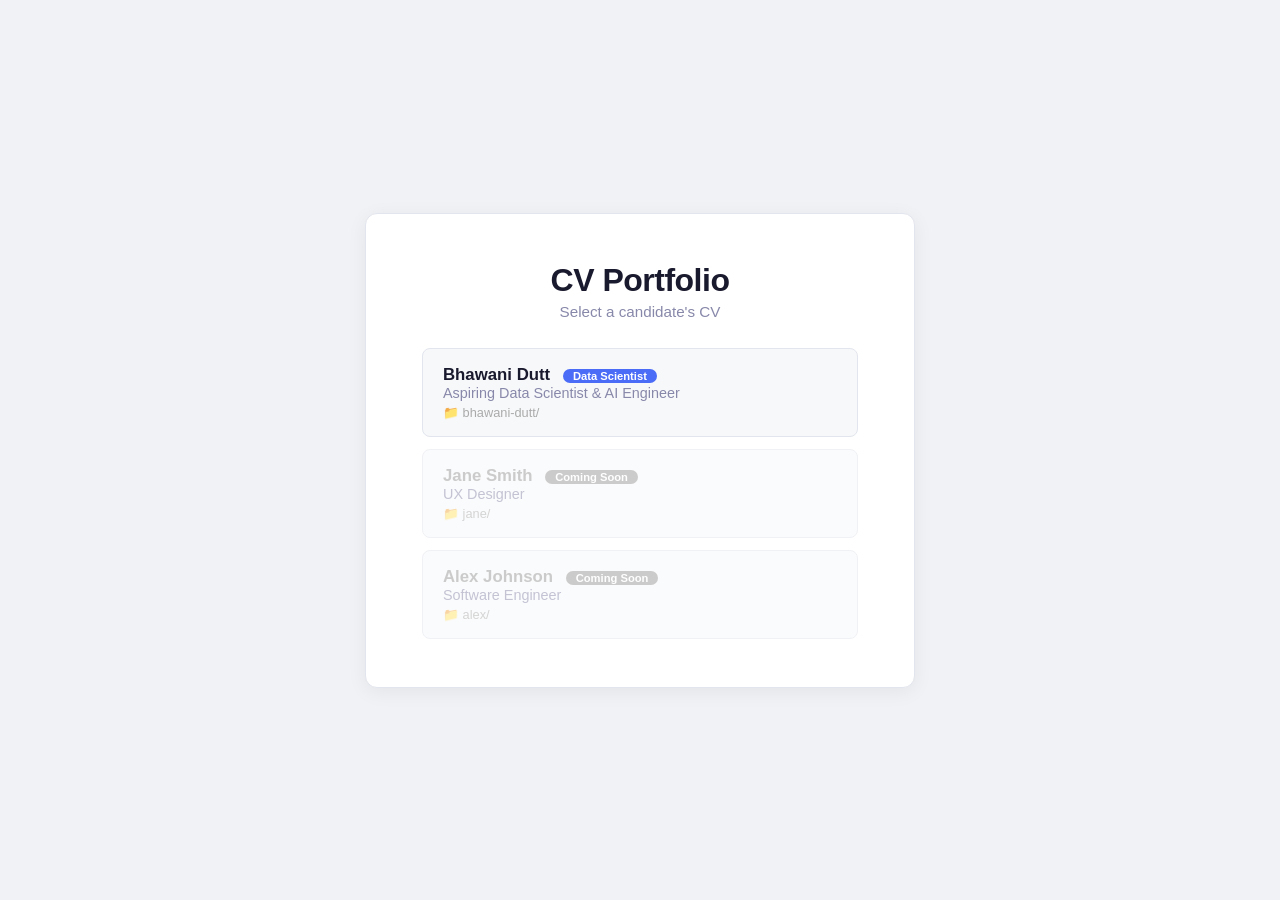
==== index.html @ 7c3c9d4a "Initial commit" ====
<!DOCTYPE html>
<html>
<head>
    <title>CV Portfolio</title>
    <style>
        * { margin: 0; padding: 0; box-sizing: border-box; }
        body {
            font-family: -apple-system, BlinkMacSystemFont, 'Segoe UI', Roboto, 'Helvetica Neue', Arial, sans-serif;
            min-height: 100vh;
            display: flex;
            align-items: center;
            justify-content: center;
            background: #f0f2f5;
            padding: 20px;
        }
        .container {
            background: #ffffff;
            padding: 48px 56px;
            border-radius: 12px;
            box-shadow: 0 4px 20px rgba(0, 0, 0, 0.06);
            border: 1px solid #e2e5ed;
            max-width: 550px;
            width: 100%;
        }
        h1 {
            font-size: 2rem;
            text-align: center;
            color: #1a1a2e;
            margin-bottom: 4px;
            font-weight: 700;
            letter-spacing: -0.5px;
        }
        .subtitle {
            text-align: center;
            color: #8888aa;
            margin-bottom: 28px;
            font-size: 0.95rem;
        }
        .cv-grid { display: grid; gap: 12px; }
        .cv-link {
            display: block;
            padding: 16px 20px;
            background: #f7f8fa;
            text-decoration: none;
            color: #1a1a2e;
            border: 1px solid #e2e5ed;
            border-radius: 8px;
            transition: all 0.3s ease;
        }
        .cv-link:hover {
            border-color: #4a6cf7;
            transform: translateX(6px);
            box-shadow: 0 4px 20px rgba(74, 108, 247, 0.08);
        }
        .cv-link .name {
            font-size: 1.05rem;
            font-weight: 600;
            color: #1a1a2e;
        }
        .cv-link .name .badge {
            display: inline-block;
            background: #4a6cf7;
            color: #ffffff;
            padding: 1px 10px;
            border-radius: 12px;
            font-size: 0.7rem;
            font-weight: 600;
            margin-left: 8px;
        }
        .cv-link .role {
            color: #8888aa;
            font-size: 0.9rem;
        }
        .cv-link .path {
            color: #aaaaaa;
            font-size: 0.8rem;
            margin-top: 4px;
        }
        .empty {
            opacity: 0.5;
            cursor: not-allowed;
        }
        .empty .name { color: #999999 !important; }
        .empty .badge { background: #999999 !important; }
    </style>
</head>
<body>
    <div class="container">
        <h1>CV Portfolio</h1>
        <p class="subtitle">Select a candidate's CV</p>
        <div class="cv-grid">
            <a href="bhawani-dutt/index.html" class="cv-link">
                <div class="name">Bhawani Dutt <span class="badge">Data Scientist</span></div>
                <div class="role">Aspiring Data Scientist & AI Engineer</div>
                <div class="path">📁 bhawani-dutt/</div>
            </a>
            <a href="#" class="cv-link empty">
                <div class="name">Jane Smith <span class="badge">Coming Soon</span></div>
                <div class="role">UX Designer</div>
                <div class="path">📁 jane/</div>
            </a>
            <a href="#" class="cv-link empty">
                <div class="name">Alex Johnson <span class="badge">Coming Soon</span></div>
                <div class="role">Software Engineer</div>
                <div class="path">📁 alex/</div>
            </a>
        </div>
    </div>
</body>
</html>
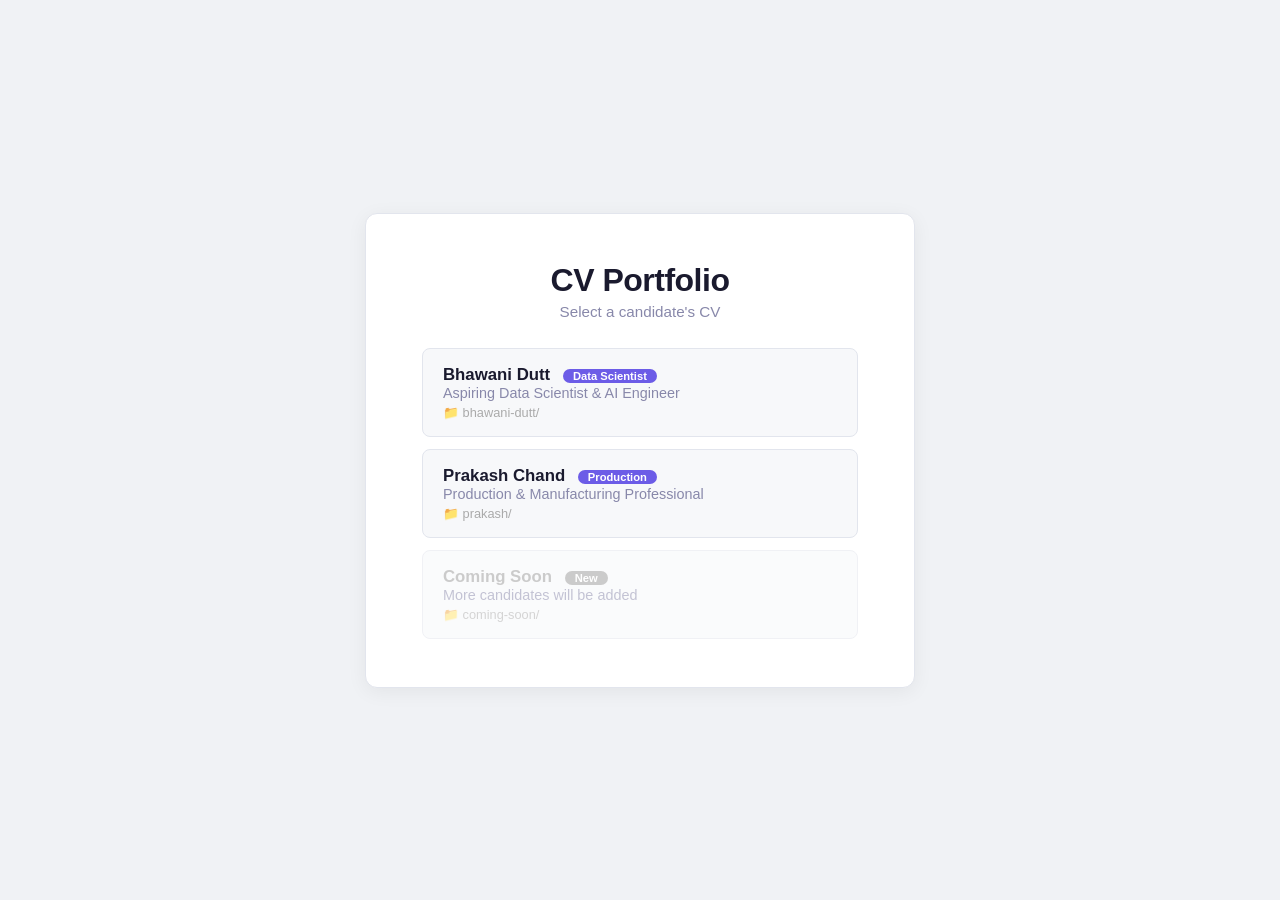
==== commit 069991bb: "Add CV portfolio with Bhawani Dutt and Prakash Chand - Added Bhawani Dutt's CV (Data Scientist) - Ad" ====
--- a/index.html
+++ b/index.html
@@ -48,9 +48,9 @@
             transition: all 0.3s ease;
         }
         .cv-link:hover {
-            border-color: #4a6cf7;
+            border-color: #6c5ce7;
             transform: translateX(6px);
-            box-shadow: 0 4px 20px rgba(74, 108, 247, 0.08);
+            box-shadow: 0 4px 20px rgba(108, 92, 231, 0.08);
         }
         .cv-link .name {
             font-size: 1.05rem;
@@ -59,7 +59,7 @@
         }
         .cv-link .name .badge {
             display: inline-block;
-            background: #4a6cf7;
+            background: #6c5ce7;
             color: #ffffff;
             padding: 1px 10px;
             border-radius: 12px;
@@ -94,15 +94,15 @@
                 <div class="role">Aspiring Data Scientist & AI Engineer</div>
                 <div class="path">📁 bhawani-dutt/</div>
             </a>
-            <a href="#" class="cv-link empty">
-                <div class="name">Jane Smith <span class="badge">Coming Soon</span></div>
-                <div class="role">UX Designer</div>
-                <div class="path">📁 jane/</div>
+            <a href="prakash/index.html" class="cv-link">
+                <div class="name">Prakash Chand <span class="badge">Production</span></div>
+                <div class="role">Production & Manufacturing Professional</div>
+                <div class="path">📁 prakash/</div>
             </a>
             <a href="#" class="cv-link empty">
-                <div class="name">Alex Johnson <span class="badge">Coming Soon</span></div>
-                <div class="role">Software Engineer</div>
-                <div class="path">📁 alex/</div>
+                <div class="name">Coming Soon <span class="badge">New</span></div>
+                <div class="role">More candidates will be added</div>
+                <div class="path">📁 coming-soon/</div>
             </a>
         </div>
     </div>
